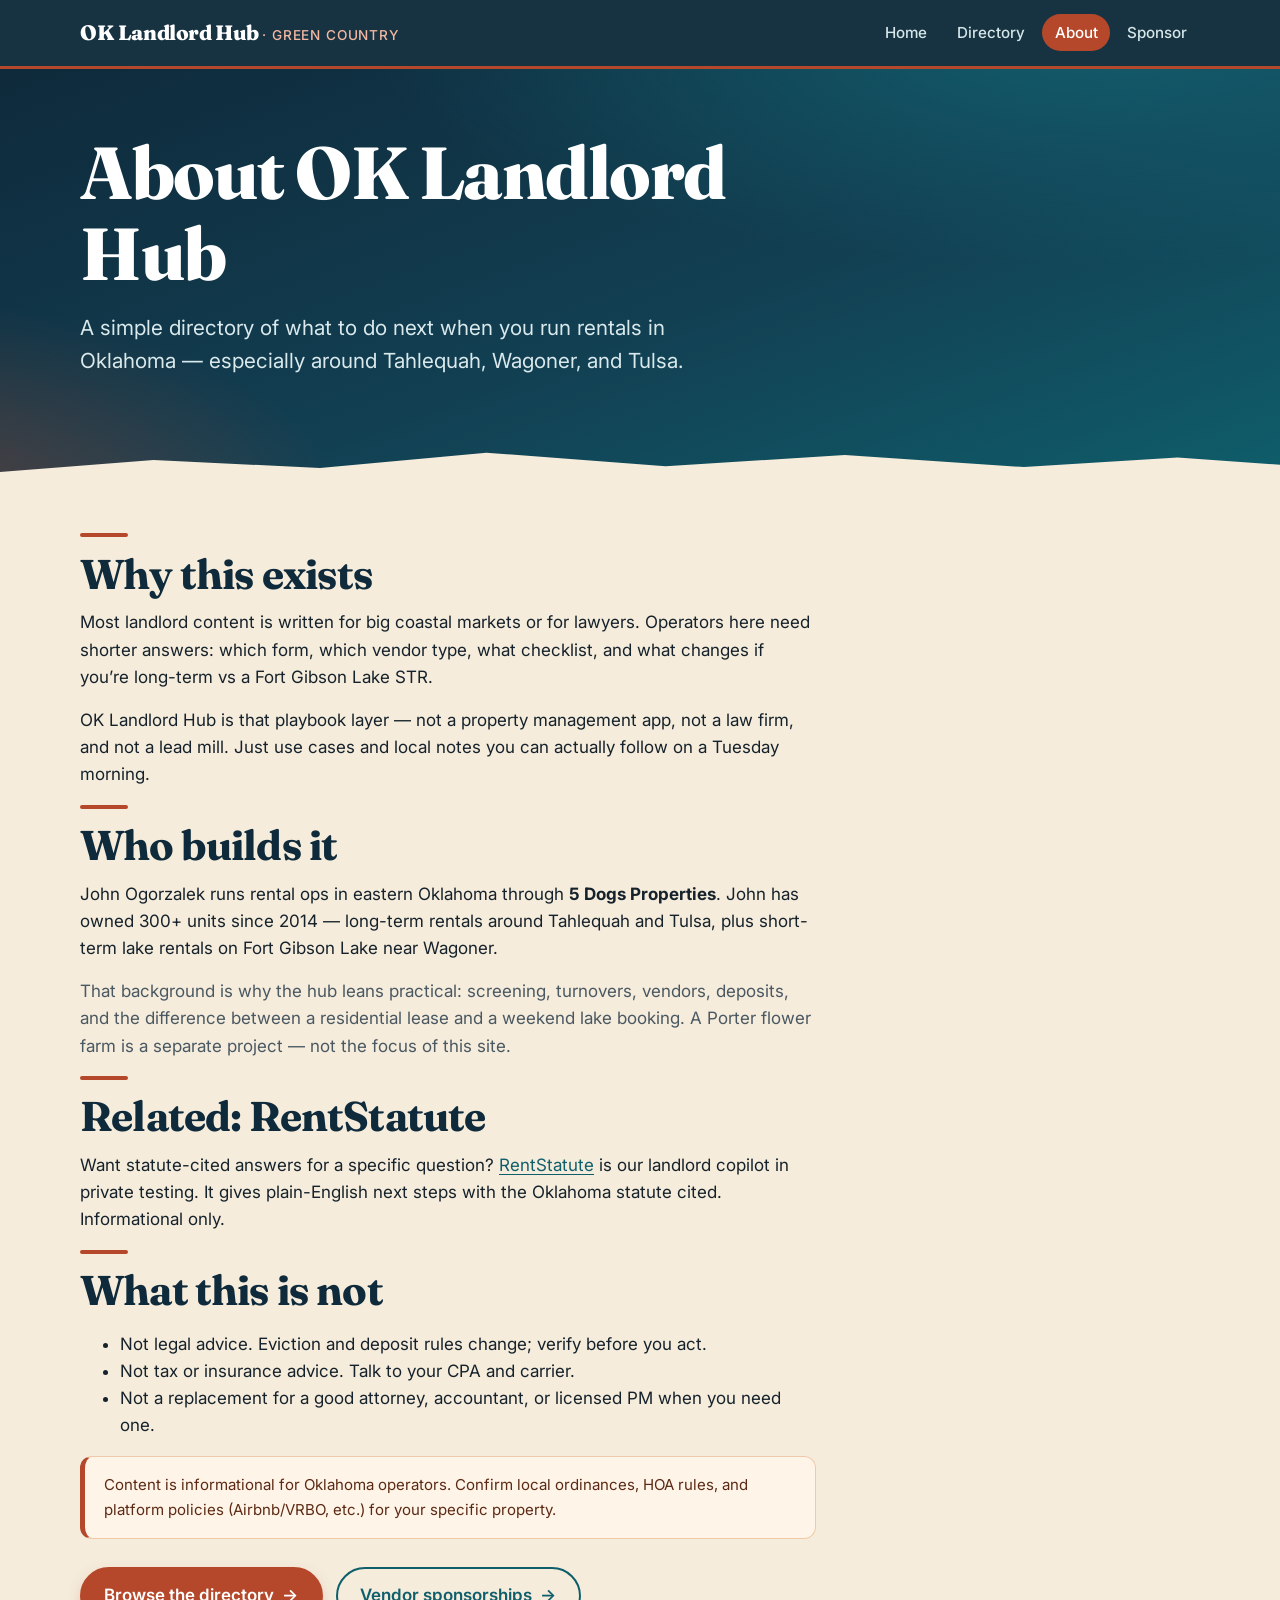
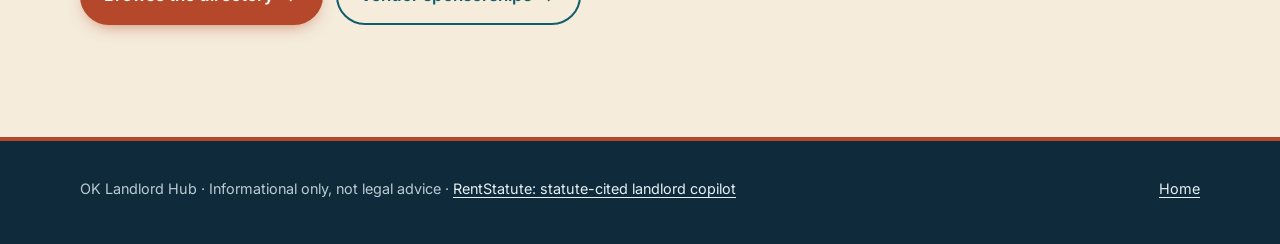
==== about.html @ 91b1d8b6 "OK Landlord Hub redesign preview (noindex)" ====
<!DOCTYPE html>
<html lang="en">
<head>
  <meta charset="utf-8">
  <meta name="robots" content="noindex,nofollow">
  <meta name="viewport" content="width=device-width, initial-scale=1">
  <title>About — OK Landlord Hub</title>
  <meta name="description" content="Why OK Landlord Hub exists: practical playbooks from an Oklahoma rental operator for small landlords and Fort Gibson Lake STR hosts.">
  <link rel="preconnect" href="https://fonts.googleapis.com">
  <link rel="preconnect" href="https://fonts.gstatic.com" crossorigin>
  <link rel="stylesheet" href="https://fonts.googleapis.com/css2?family=Fraunces:opsz,wght@9..144,600;9..144,700;9..144,800&family=Inter:wght@400;500;600&display=swap">
  <link rel="stylesheet" href="styles.css">
  <script src="reveal.js"></script>
  <link rel="canonical" href="https://5dogsproperties.github.io/ok-landlord-hub/about.html">
  <meta property="og:type" content="website">
  <meta property="og:site_name" content="OK Landlord Hub">
  <meta property="og:title" content="About — OK Landlord Hub">
  <meta property="og:description" content="Why OK Landlord Hub exists: practical playbooks from an Oklahoma rental operator for small landlords and Fort Gibson Lake STR hosts.">
  <meta property="og:url" content="https://5dogsproperties.github.io/ok-landlord-hub/about.html">
  <meta name="twitter:card" content="summary">
  <script type="application/ld+json">{"@context": "https://schema.org", "@type": "WebPage", "name": "About \u2014 OK Landlord Hub", "description": "Why OK Landlord Hub exists: practical playbooks from an Oklahoma rental operator for small landlords and Fort Gibson Lake STR hosts.", "url": "https://5dogsproperties.github.io/ok-landlord-hub/about.html", "isPartOf": {"@type": "WebSite", "name": "OK Landlord Hub", "url": "https://5dogsproperties.github.io/ok-landlord-hub/"}, "publisher": {"@type": "Organization", "name": "5 Dogs Properties", "email": "5dogsproperties@gmail.com", "url": "https://5dogsproperties.github.io/ok-landlord-hub/"}}</script>
</head>
<body>
  <header class="site-header">
    <div class="wrap">
      <a class="logo" href="index.html">OK Landlord Hub <span>· Green Country</span></a>
      <nav aria-label="Main">
        <ul class="nav">
          <li><a href="index.html">Home</a></li>
          <li><a href="directory.html">Directory</a></li>
          <li><a href="about.html" aria-current="page">About</a></li>
          <li><a href="sponsorship.html">Sponsor</a></li>
        </ul>
      </nav>
    </div>
  </header>

  <main>
    <section class="hero">
      <div class="wrap">
        <h1>About OK Landlord Hub</h1>
        <p class="lede">
          A simple directory of what to do next when you run rentals in Oklahoma —
          especially around Tahlequah, Wagoner, and Tulsa.
        </p>
      </div>
    </section>

    <section class="section">
      <div class="wrap">
        <h2>Why this exists</h2>
        <p>
          Most landlord content is written for big coastal markets or for lawyers.
          Operators here need shorter answers: which form, which vendor type, what
          checklist, and what changes if you’re long-term vs a Fort Gibson Lake STR.
        </p>
        <p>
          OK Landlord Hub is that playbook layer — not a property management app,
          not a law firm, and not a lead mill. Just use cases and local notes you
          can actually follow on a Tuesday morning.
        </p>

        <h2>Who builds it</h2>
        <p>
          John Ogorzalek runs rental ops in eastern Oklahoma through
          <strong>5 Dogs Properties</strong>. John has owned 300+ units since 2014 —
          long-term rentals around Tahlequah and Tulsa, plus short-term lake rentals
          on Fort Gibson Lake near Wagoner.
        </p>
        <p class="muted">
          That background is why the hub leans practical: screening, turnovers,
          vendors, deposits, and the difference between a residential lease and a
          weekend lake booking. A Porter flower farm is a separate project — not
          the focus of this site.
        </p>

        <h2>Related: RentStatute</h2>
        <p>Want statute-cited answers for a specific question? <a href="https://rentstatute.com/">RentStatute</a> is our landlord copilot in private testing. It gives plain-English next steps with the Oklahoma statute cited. Informational only.</p>

        <h2>What this is not</h2>
        <ul>
          <li>Not legal advice. Eviction and deposit rules change; verify before you act.</li>
          <li>Not tax or insurance advice. Talk to your CPA and carrier.</li>
          <li>Not a replacement for a good attorney, accountant, or licensed PM when you need one.</li>
        </ul>

        <p class="notice" role="note">
          Content is informational for Oklahoma operators. Confirm local ordinances,
          HOA rules, and platform policies (Airbnb/VRBO, etc.) for your specific property.
        </p>

        <p style="margin-top:1.75rem">
          <a class="btn" href="directory.html">Browse the directory</a>
          <a class="btn btn-outline" href="sponsorship.html" style="margin-left:0.5rem">Vendor sponsorships</a>
        </p>
      </div>
    </section>
  </main>

  <footer class="site-footer">
    <div class="wrap">
      <span>OK Landlord Hub · Informational only, not legal advice · <a href="https://rentstatute.com/">RentStatute: statute-cited landlord copilot</a></span>
      <span><a href="index.html">Home</a></span>
    </div>
  </footer>
</body>
</html>
---- styles.css ----
/* OK Landlord Hub — redesign: lake teal/navy, red-dirt terracotta, warm sand */
:root{
  --navy:#0e2a3b; --teal:#0f5e6b; --teal-2:#137a86; --lake:#d9ecee;
  --clay:#b5482a; --clay-dark:#8f3519; --sand:#f5ecdc; --sand-2:#ead9bb;
  --ink:#16222b; --muted:#4a5862; --card:#fffdf9; --border:#e4d7c0;
  --radius:16px; --max:1120px;
  --display:"Fraunces", Georgia, "Times New Roman", serif;
  --sans:"Inter", system-ui, -apple-system, "Segoe UI", Roboto, Arial, sans-serif;
  --shadow:0 1px 2px rgba(14,42,59,.06),0 8px 24px -12px rgba(14,42,59,.25);
}
*,*::before,*::after{box-sizing:border-box}
html{scroll-behavior:smooth}
body{margin:0;font-family:var(--sans);font-size:1.0625rem;line-height:1.6;color:var(--ink);background:var(--sand);-webkit-font-smoothing:antialiased}
a{color:var(--teal);text-underline-offset:3px;transition:color .2s}
a:hover{color:var(--clay)}
a:focus-visible,summary:focus-visible,.btn:focus-visible{outline:3px solid var(--clay);outline-offset:3px;border-radius:6px}
img{max-width:100%;height:auto}
.wrap{width:min(100% - 2.5rem,var(--max));margin-inline:auto}
h1,h2,h3{font-family:var(--display);letter-spacing:-.02em;line-height:1.1;color:var(--navy)}
.site-header{background:rgba(14,42,59,.96);backdrop-filter:saturate(1.4) blur(8px);color:#fff;padding:.9rem 0;position:sticky;top:0;z-index:20;border-bottom:3px solid var(--clay)}
.site-header .wrap{display:flex;flex-wrap:wrap;align-items:center;justify-content:space-between;gap:.6rem 1.25rem}
.logo{color:#fff;text-decoration:none;font-family:var(--display);font-weight:800;font-size:1.3rem;letter-spacing:-.02em}
.logo span{font-family:var(--sans);font-weight:500;font-size:.85rem;color:#f2b8a3;letter-spacing:.06em;text-transform:uppercase}
.logo:hover{color:#fff}
.nav{display:flex;flex-wrap:wrap;gap:.25rem;list-style:none;margin:0;padding:0}
.nav a{display:block;color:#d6e7ea;text-decoration:none;font-size:.95rem;font-weight:500;padding:.4rem .8rem;border-radius:999px;transition:background .2s,color .2s}
.nav a:hover{background:rgba(255,255,255,.1);color:#fff}
.nav a[aria-current="page"]{background:var(--clay);color:#fff}
.hero{position:relative;overflow:hidden;color:#fff;padding:4rem 0 5rem;
  background:
    radial-gradient(1200px 400px at 85% -10%,rgba(19,122,134,.55),transparent 60%),
    radial-gradient(800px 380px at -10% 110%,rgba(181,72,42,.45),transparent 60%),
    linear-gradient(160deg,var(--navy) 0%,#123f52 55%,var(--teal) 100%)}
.hero::after{content:"";position:absolute;left:0;right:0;bottom:-1px;height:48px;background:var(--sand);
  clip-path:polygon(0 70%,12% 45%,25% 62%,38% 30%,52% 58%,66% 35%,80% 60%,92% 40%,100% 55%,100% 100%,0 100%)}
.hero .wrap{position:relative;z-index:1}
.hero h1{color:#fff;margin:0 0 1rem;font-size:clamp(2.4rem,7vw,4.6rem);font-weight:800;max-width:16ch}
.hero .lede{font-size:clamp(1.08rem,2.2vw,1.3rem);color:#d9e9ec;margin:0 0 1.75rem;max-width:40rem}
.hero a:not(.btn){color:#ffd2c2}
.who{display:flex;flex-wrap:wrap;gap:.5rem;margin:0 0 2rem;padding:0;list-style:none}
.who li{background:rgba(255,255,255,.1);border:1px solid rgba(255,255,255,.25);color:#fff;font-size:.88rem;font-weight:500;padding:.4rem .9rem;border-radius:999px}
.btn{display:inline-flex;align-items:center;gap:.5rem;background:var(--clay);color:#fff!important;text-decoration:none;font-weight:600;padding:.85rem 1.4rem;border-radius:999px;border:2px solid var(--clay);cursor:pointer;transition:transform .2s,background .2s;box-shadow:0 6px 18px -8px rgba(181,72,42,.8)}
.btn::after{content:"→";transition:transform .2s}
.btn:hover{background:var(--clay-dark);border-color:var(--clay-dark);transform:translateY(-2px)}
.btn:hover::after{transform:translateX(3px)}
.btn-outline{background:transparent;color:var(--teal)!important;border-color:var(--teal);box-shadow:none}
.btn-outline:hover{background:var(--teal);border-color:var(--teal);color:#fff!important}
.hero .btn-outline{color:#fff!important;border-color:rgba(255,255,255,.7)}
.hero .btn-outline:hover{background:#fff;color:var(--navy)!important}
.btn-row{display:flex;flex-wrap:wrap;gap:.75rem}
.section{padding:3rem 0}
.section+.section{padding-top:1rem}
.section h2{margin:0 0 .75rem;font-size:clamp(1.8rem,4vw,2.6rem);font-weight:700}
.section h2::before{content:"";display:block;width:48px;height:4px;border-radius:4px;background:var(--clay);margin-bottom:.9rem}
.section p{margin:0 0 1rem}
.section h3{font-size:1.3rem}
.muted{color:var(--muted)}
.section>.wrap>p,.section>.wrap>ul{max-width:46rem}
.card-grid{display:grid;gap:1rem;margin:1.75rem 0}
@media(min-width:620px){.card-grid{grid-template-columns:1fr 1fr}}
@media(min-width:1000px){.card-grid{grid-template-columns:repeat(4,1fr)}}
.card{background:var(--card);border:1px solid var(--border);border-top:4px solid var(--teal);border-radius:var(--radius);padding:1.4rem 1.3rem 1.5rem;box-shadow:var(--shadow);transition:transform .25s,box-shadow .25s}
.card:nth-child(2n){border-top-color:var(--clay)}
.card:hover{transform:translateY(-4px);box-shadow:0 2px 4px rgba(14,42,59,.08),0 18px 36px -16px rgba(14,42,59,.35)}
.card h3{margin:0 0 .5rem;font-size:1.25rem}
.card h3 a{color:var(--navy);text-decoration:none}
.card h3 a:hover{color:var(--clay)}
.card p{margin:0;font-size:.96rem;color:var(--muted)}
details.usecase{background:var(--card);border:1px solid var(--border);border-left:5px solid var(--teal);border-radius:var(--radius);margin-bottom:1rem;box-shadow:var(--shadow);transition:box-shadow .25s,transform .25s}
details.usecase:nth-of-type(2n){border-left-color:var(--clay)}
details.usecase:hover{transform:translateY(-2px)}
details.usecase[open]{box-shadow:0 2px 4px rgba(14,42,59,.08),0 18px 40px -18px rgba(14,42,59,.4)}
details.usecase summary{cursor:pointer;padding:1.2rem 1.4rem;font-family:var(--display);font-weight:700;font-size:1.25rem;color:var(--navy);list-style:none;display:flex;justify-content:space-between;align-items:center;gap:1rem}
details.usecase summary::-webkit-details-marker{display:none}
details.usecase summary::after{content:"+";font-family:var(--sans);font-weight:500;font-size:1.3rem;color:#fff;background:var(--teal);width:2rem;height:2rem;border-radius:50%;display:grid;place-items:center;flex-shrink:0;transition:transform .3s,background .3s}
details.usecase[open] summary::after{transform:rotate(45deg);background:var(--clay)}
.usecase-body{padding:0 1.4rem 1.5rem;border-top:1px dashed var(--border)}
.usecase-body>p{margin:1rem 0 .75rem;color:var(--muted)}
.usecase-body h4{margin:1.25rem 0 .4rem;font-size:.78rem;text-transform:uppercase;letter-spacing:.1em;color:var(--clay-dark)}
.usecase-body ul{margin:.25rem 0 0;padding-left:1.2rem;font-size:.97rem}
.usecase-body li{margin-bottom:.3rem}
.usecase-body li::marker{color:var(--teal)}
.local-notes{background:var(--lake);border-radius:12px;padding:1rem 1.15rem;margin-top:1.25rem;font-size:.94rem;color:var(--navy)}
.local-notes strong{display:block;margin-bottom:.35rem;font-family:var(--display)}
.notice{background:#fff4e8;border:1px solid #f0c9a8;border-left:5px solid var(--clay);color:#5c2a14;padding:1rem 1.2rem;border-radius:12px;font-size:.94rem;margin:1.75rem 0}
.sponsor-list{margin:1rem 0;padding-left:1.2rem}
.sponsor-list li{margin-bottom:.5rem}
.sponsor-list li::marker{color:var(--clay)}
.contact-box{background:var(--navy);color:#e4eff1;border-radius:var(--radius);padding:1.75rem;margin-top:2rem;box-shadow:var(--shadow)}
.contact-box h2,.contact-box h3{color:#fff}
.contact-box a{color:#ffc7b3}
.contact-box code{background:rgba(255,255,255,.12);color:#fff;padding:.15rem .45rem;border-radius:6px;font-size:.92rem}
.site-footer{margin-top:3rem;padding:2.25rem 0 2.75rem;background:var(--navy);color:#b9cdd3;font-size:.9rem;border-top:4px solid var(--clay)}
.site-footer a{color:#e6f1f3}
.site-footer a:hover{color:#ffc7b3}
.site-footer .wrap{display:flex;flex-wrap:wrap;gap:.75rem 1.5rem;justify-content:space-between}
.js .reveal{opacity:0;transform:translateY(18px);transition:opacity .7s ease,transform .7s ease}
.js .reveal.in{opacity:1;transform:none}
.hero h1,.hero .lede,.hero .who,.hero .btn-row{animation:rise .8s ease both}
.hero .lede{animation-delay:.1s}.hero .who{animation-delay:.2s}.hero .btn-row{animation-delay:.3s}
@keyframes rise{from{opacity:0;transform:translateY(16px)}to{opacity:1;transform:none}}
@media(prefers-reduced-motion:reduce){*,*::before,*::after{animation:none!important;transition:none!important;scroll-behavior:auto!important}.js .reveal{opacity:1;transform:none}}
.contact-box .muted{color:#c9dade}.contact-box h2::before{display:none}
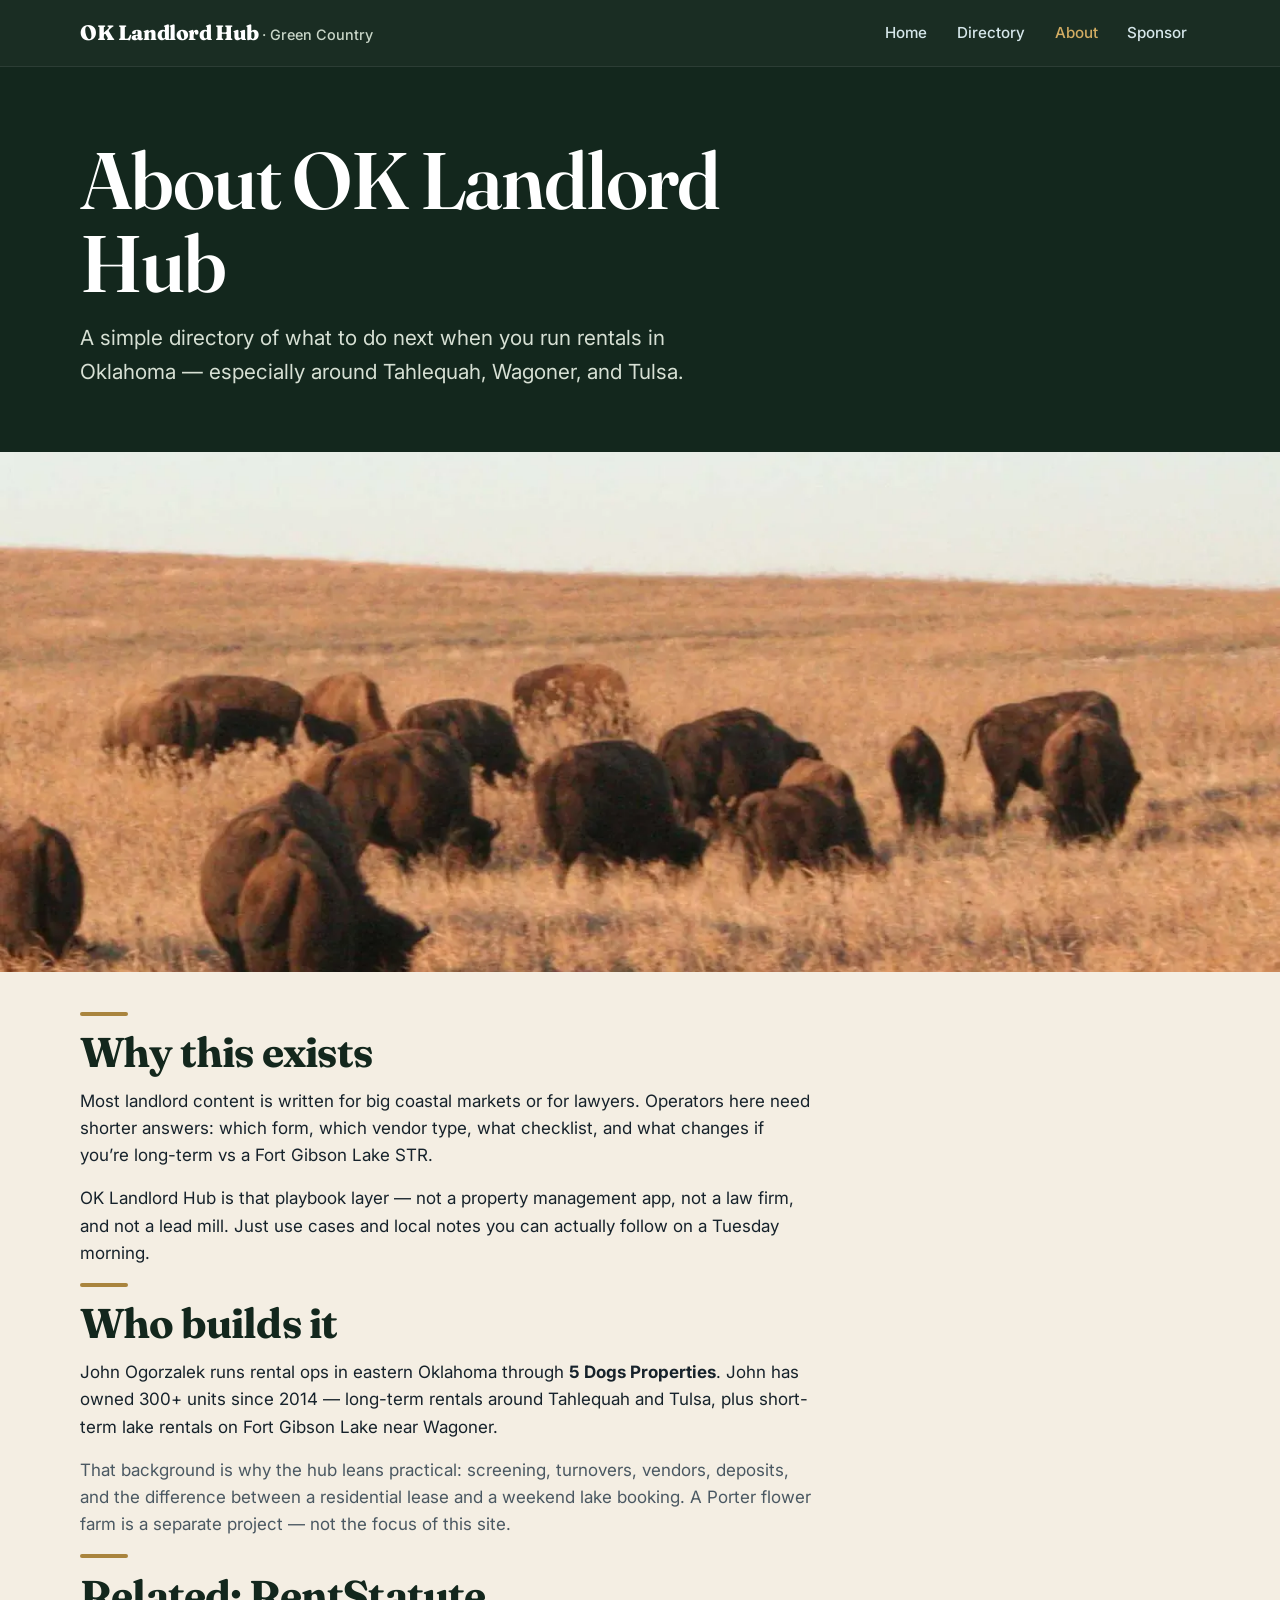
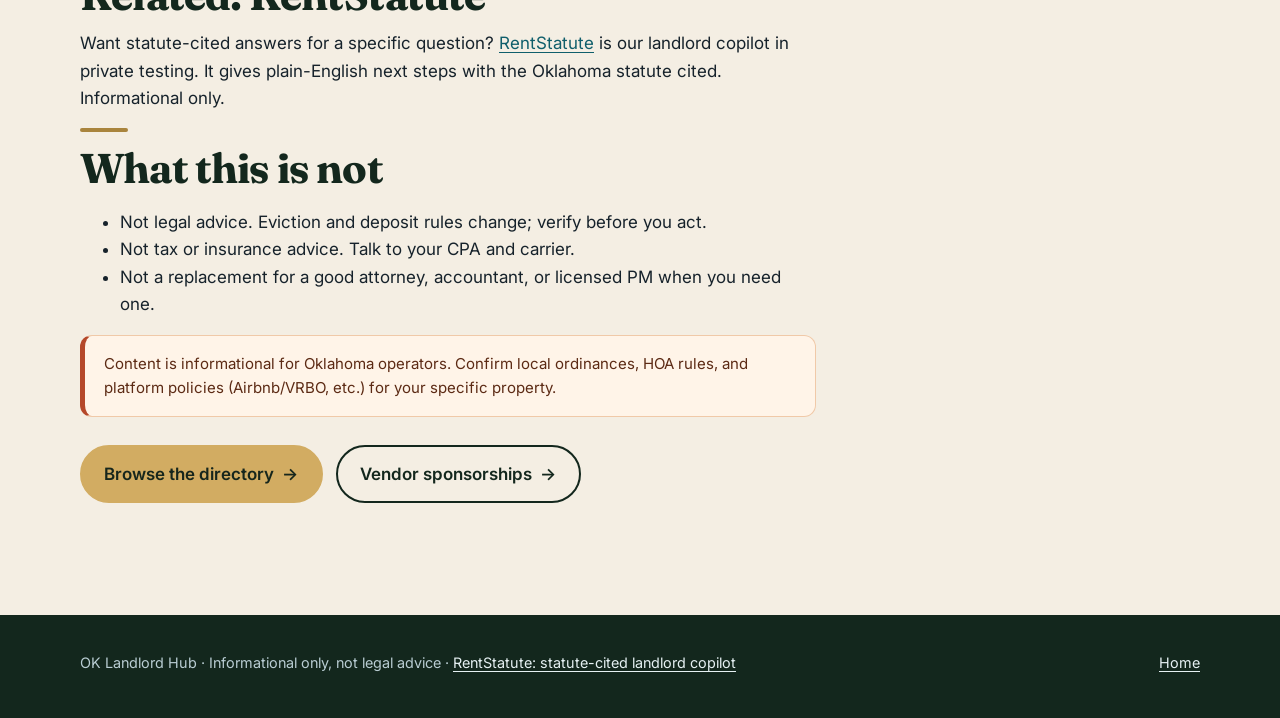
==== commit 3c9aebfa: "Hybrid redesign: Green Country hero, PD lake/prairie photos, sand card grid" ====
--- a/about.html
+++ b/about.html
@@ -45,6 +45,8 @@
         </p>
       </div>
     </section>
+
+    <figure class="photo-band" aria-hidden="true"><img src="img/tallgrass-prairie-bison-osage.webp" alt="" fetchpriority="high" decoding="async"></figure>
 
     <section class="section">
       <div class="wrap">
--- a/styles.css
+++ b/styles.css
@@ -101,3 +101,52 @@
 @keyframes rise{from{opacity:0;transform:translateY(16px)}to{opacity:1;transform:none}}
 @media(prefers-reduced-motion:reduce){*,*::before,*::after{animation:none!important;transition:none!important;scroll-behavior:auto!important}.js .reveal{opacity:1;transform:none}}
 .contact-box .muted{color:#c9dade}.contact-box h2::before{display:none}
+.hero .muted{color:#d3e4e7;max-width:44rem}.hero .notice{max-width:44rem}.hero p:last-child{margin-bottom:0}
+
+/* ===== Hybrid (Oct 21): Green Country hero, real photos, sand card grid ===== */
+:root{--forest:#13271d;--forest-2:#1c3a2b;--gold:#d2ac62;--gold-dark:#a9843d;--sand:#f4eee3;--card:#faf6ee;--border:#e6dccb;--navy:#13271d}
+body{background:var(--sand)}
+.site-header{background:rgba(19,39,29,.97);border-bottom:1px solid rgba(255,255,255,.08)}
+.logo span{color:#c9d6c8;text-transform:none;letter-spacing:0;font-size:.9rem}
+.nav a[aria-current="page"]{background:transparent;color:var(--gold)}
+.nav a:hover{color:var(--gold);background:transparent}
+.hero{background:var(--forest);padding:4.5rem 0 4rem}
+.hero::after{display:none}
+.hero h1{font-weight:600;font-size:clamp(2.6rem,7.5vw,5rem);max-width:15ch;line-height:1.04}
+.hero h1 em{color:var(--gold);font-style:italic;font-weight:500}
+.hero .lede,.hero .muted{color:#d7e0d4}
+.who li{background:transparent;border-color:rgba(215,224,212,.45)}
+.hero a:not(.btn){color:var(--gold)}
+.btn{background:var(--gold);border-color:var(--gold);color:#16261c!important;box-shadow:none}
+.btn:hover{background:#e0bd78;border-color:#e0bd78}
+.btn-outline{background:transparent;color:var(--forest)!important;border-color:var(--forest)}
+.btn-outline:hover{background:var(--forest);color:#fff!important}
+.hero .btn-outline{color:#fff!important;border-color:rgba(255,255,255,.75)}
+.section h2::before{background:var(--gold-dark)}
+.photo-band{margin:0;height:clamp(220px,42vw,520px);overflow:hidden;background:var(--forest)}
+.photo-band img{width:100%;height:100%;object-fit:cover;display:block}
+.photo-band--inset{width:min(100% - 2.5rem,var(--max));margin:2.5rem auto 0;border-radius:20px;height:clamp(180px,30vw,340px)}
+.card-grid{gap:1.1rem}
+@media(min-width:1000px){.card-grid{grid-template-columns:1fr 1fr}}
+.card{background:var(--card);border:1px solid var(--border);border-top:1px solid var(--border);border-radius:20px;padding:1.75rem 1.6rem 1.9rem;box-shadow:none}
+.card:nth-child(2n){border-top-color:var(--border)}
+.card:hover{box-shadow:0 14px 30px -18px rgba(19,39,29,.35)}
+.card::before{content:"";display:block;width:44px;height:44px;border-radius:50%;margin-bottom:1.1rem;background:#e3e8dc center/22px no-repeat url("data:image/svg+xml,%3Csvg xmlns='http://www.w3.org/2000/svg' viewBox='0 0 24 24' fill='none' stroke='%231c3a2b' stroke-width='1.8' stroke-linecap='round' stroke-linejoin='round'%3E%3Cpath d='M2 4h7a3 3 0 0 1 3 3v13a2 2 0 0 0-2-2H2zM22 4h-7a3 3 0 0 0-3 3v13a2 2 0 0 1 2-2h8z'/%3E%3C/svg%3E")}
+.card:nth-child(2)::before{background-image:url("data:image/svg+xml,%3Csvg xmlns='http://www.w3.org/2000/svg' viewBox='0 0 24 24' fill='none' stroke='%231c3a2b' stroke-width='1.8' stroke-linecap='round' stroke-linejoin='round'%3E%3Cpath d='M12 21s7-6.2 7-12a7 7 0 0 0-14 0c0 5.8 7 12 7 12z'/%3E%3Ccircle cx='12' cy='9' r='2.5'/%3E%3C/svg%3E")}
+.card:nth-child(3)::before{background-image:url("data:image/svg+xml,%3Csvg xmlns='http://www.w3.org/2000/svg' viewBox='0 0 24 24' fill='none' stroke='%231c3a2b' stroke-width='1.8' stroke-linecap='round'%3E%3Cpath d='M3 8c3-2 6 2 9 0s6 2 9 0M3 13c3-2 6 2 9 0s6 2 9 0M3 18c3-2 6 2 9 0s6 2 9 0'/%3E%3C/svg%3E")}
+.card:nth-child(4)::before{background-image:url("data:image/svg+xml,%3Csvg xmlns='http://www.w3.org/2000/svg' viewBox='0 0 24 24' fill='none' stroke='%231c3a2b' stroke-width='1.8' stroke-linecap='round' stroke-linejoin='round'%3E%3Cpath d='M14.7 6.3a4 4 0 0 0-5.4 5.4L3 18v3h3l6.3-6.3a4 4 0 0 0 5.4-5.4l-2.5 2.5-2.4-.6-.6-2.4z'/%3E%3C/svg%3E")}
+.card h3{font-size:clamp(1.35rem,2.4vw,1.75rem);font-weight:600;margin-bottom:.7rem}
+.card p{font-size:1rem;line-height:1.65}
+details.usecase{border:1px solid var(--border);border-radius:20px;box-shadow:none;background:var(--card)}
+details.usecase:nth-of-type(2n){border-left-color:var(--border)}
+details.usecase summary{font-weight:600;font-size:1.3rem;color:var(--forest)}
+details.usecase summary::after{background:#e3e8dc;color:var(--forest)}
+details.usecase[open] summary::after{background:var(--gold);color:var(--forest)}
+@media(min-width:900px){.section .wrap:has(> details.usecase){display:grid;grid-template-columns:1fr 1fr;gap:1rem;align-items:start}.section .wrap:has(> details.usecase)>:not(details){grid-column:1/-1}details.usecase{margin:0}details.usecase[open]{grid-column:1/-1}}
+.usecase-body h4{color:var(--gold-dark)}
+.local-notes{background:#e7ede1;color:var(--forest)}
+.site-footer{background:var(--forest);border-top:0}
+.site-footer a:hover,.contact-box a{color:var(--gold)}
+.contact-box{background:var(--forest)}
+@media(prefers-reduced-motion:reduce){.card:hover,details.usecase:hover{transform:none}}
+.photo-band + .section{padding-top:2.5rem!important}.usecase-body h4{color:#7a5c1f}.section h2::before{background:#a9843d}
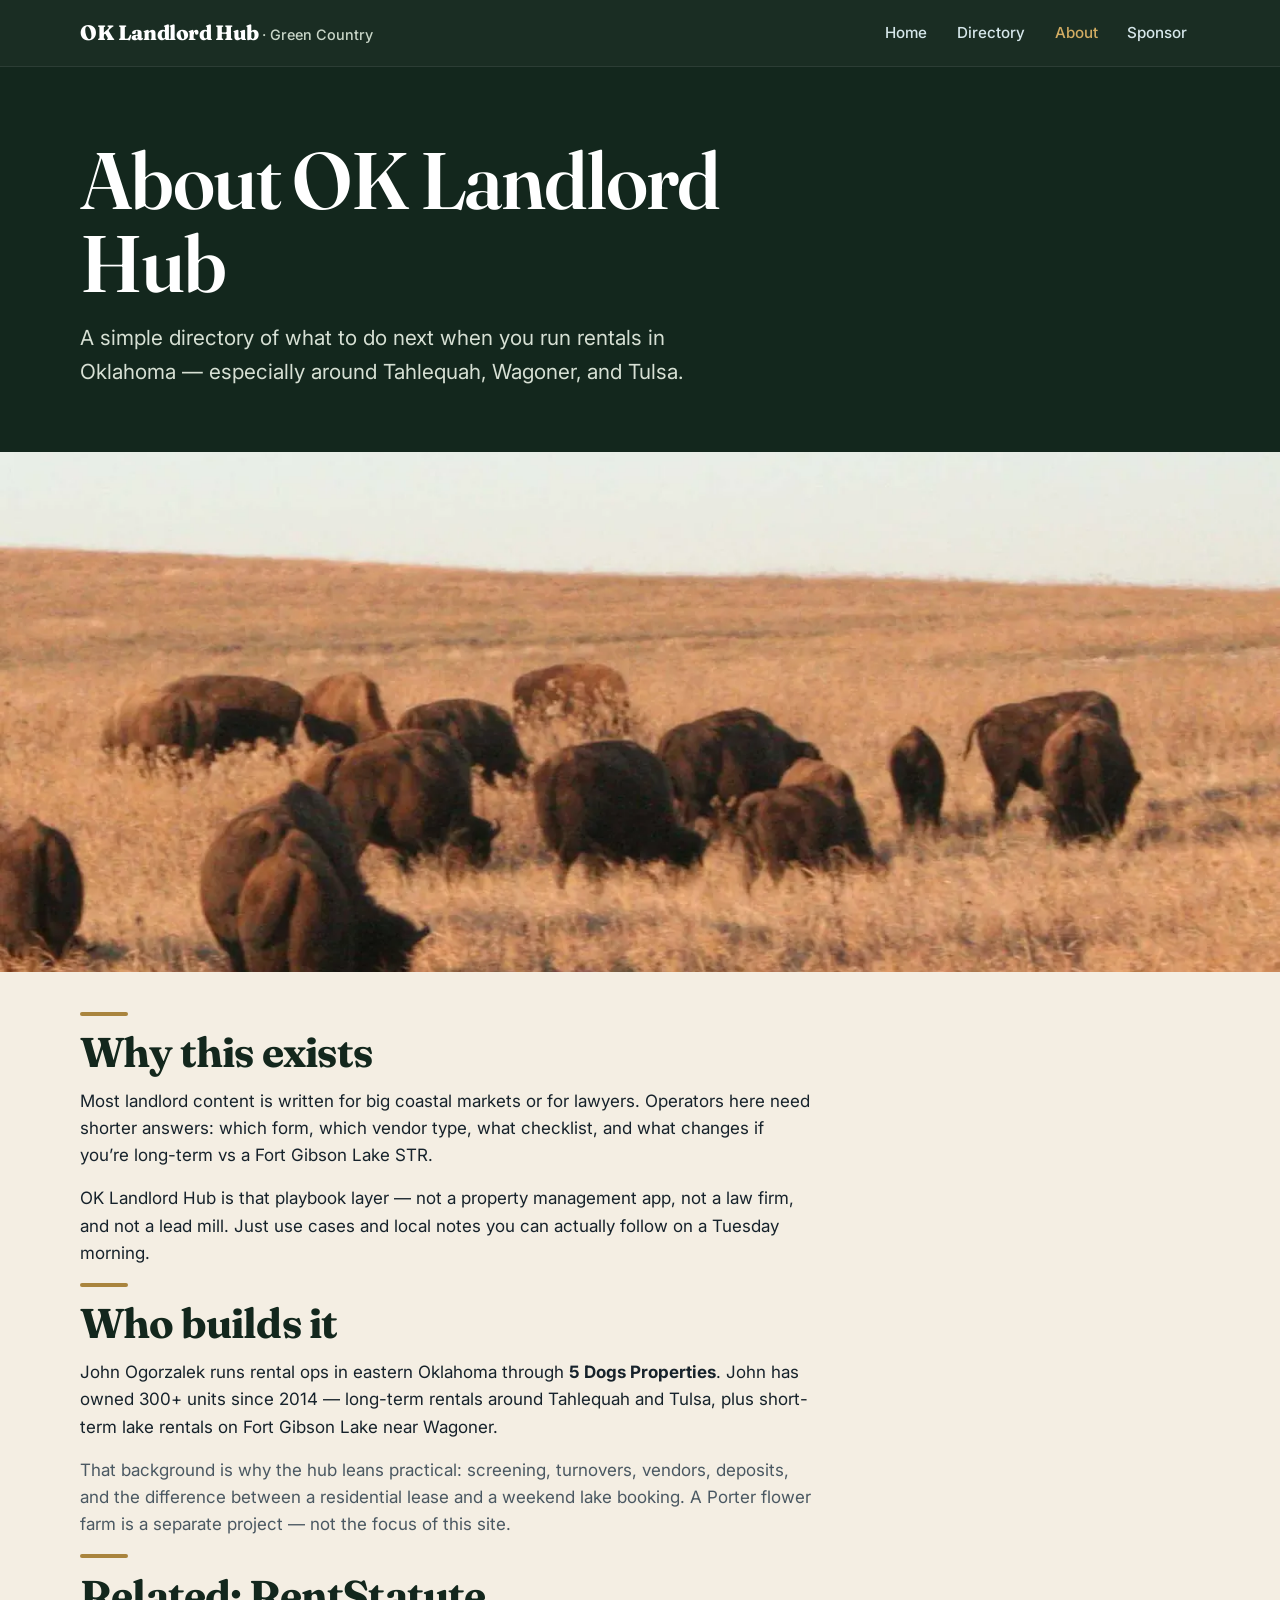
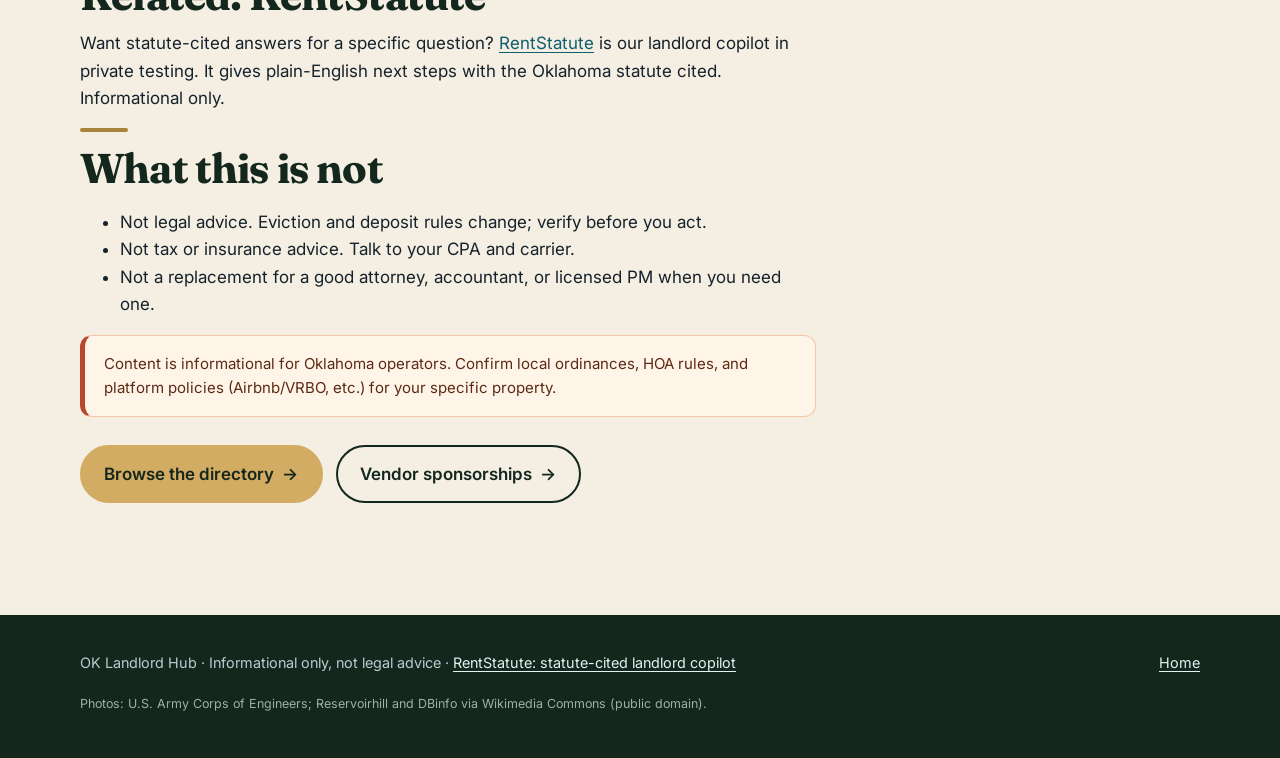
==== commit afdab158: "Footer photo courtesy credit" ====
--- a/about.html
+++ b/about.html
@@ -103,6 +103,7 @@
     <div class="wrap">
       <span>OK Landlord Hub · Informational only, not legal advice · <a href="https://rentstatute.com/">RentStatute: statute-cited landlord copilot</a></span>
       <span><a href="index.html">Home</a></span>
+      <p class="photo-credit">Photos: U.S. Army Corps of Engineers; Reservoirhill and DBinfo via Wikimedia Commons (public domain).</p>
     </div>
   </footer>
 </body>
--- a/styles.css
+++ b/styles.css
@@ -150,3 +150,4 @@
 .contact-box{background:var(--forest)}
 @media(prefers-reduced-motion:reduce){.card:hover,details.usecase:hover{transform:none}}
 .photo-band + .section{padding-top:2.5rem!important}.usecase-body h4{color:#7a5c1f}.section h2::before{background:#a9843d}
+.photo-credit{flex-basis:100%;margin:.5rem 0 0;font-size:.78rem;color:#9fb0a2}
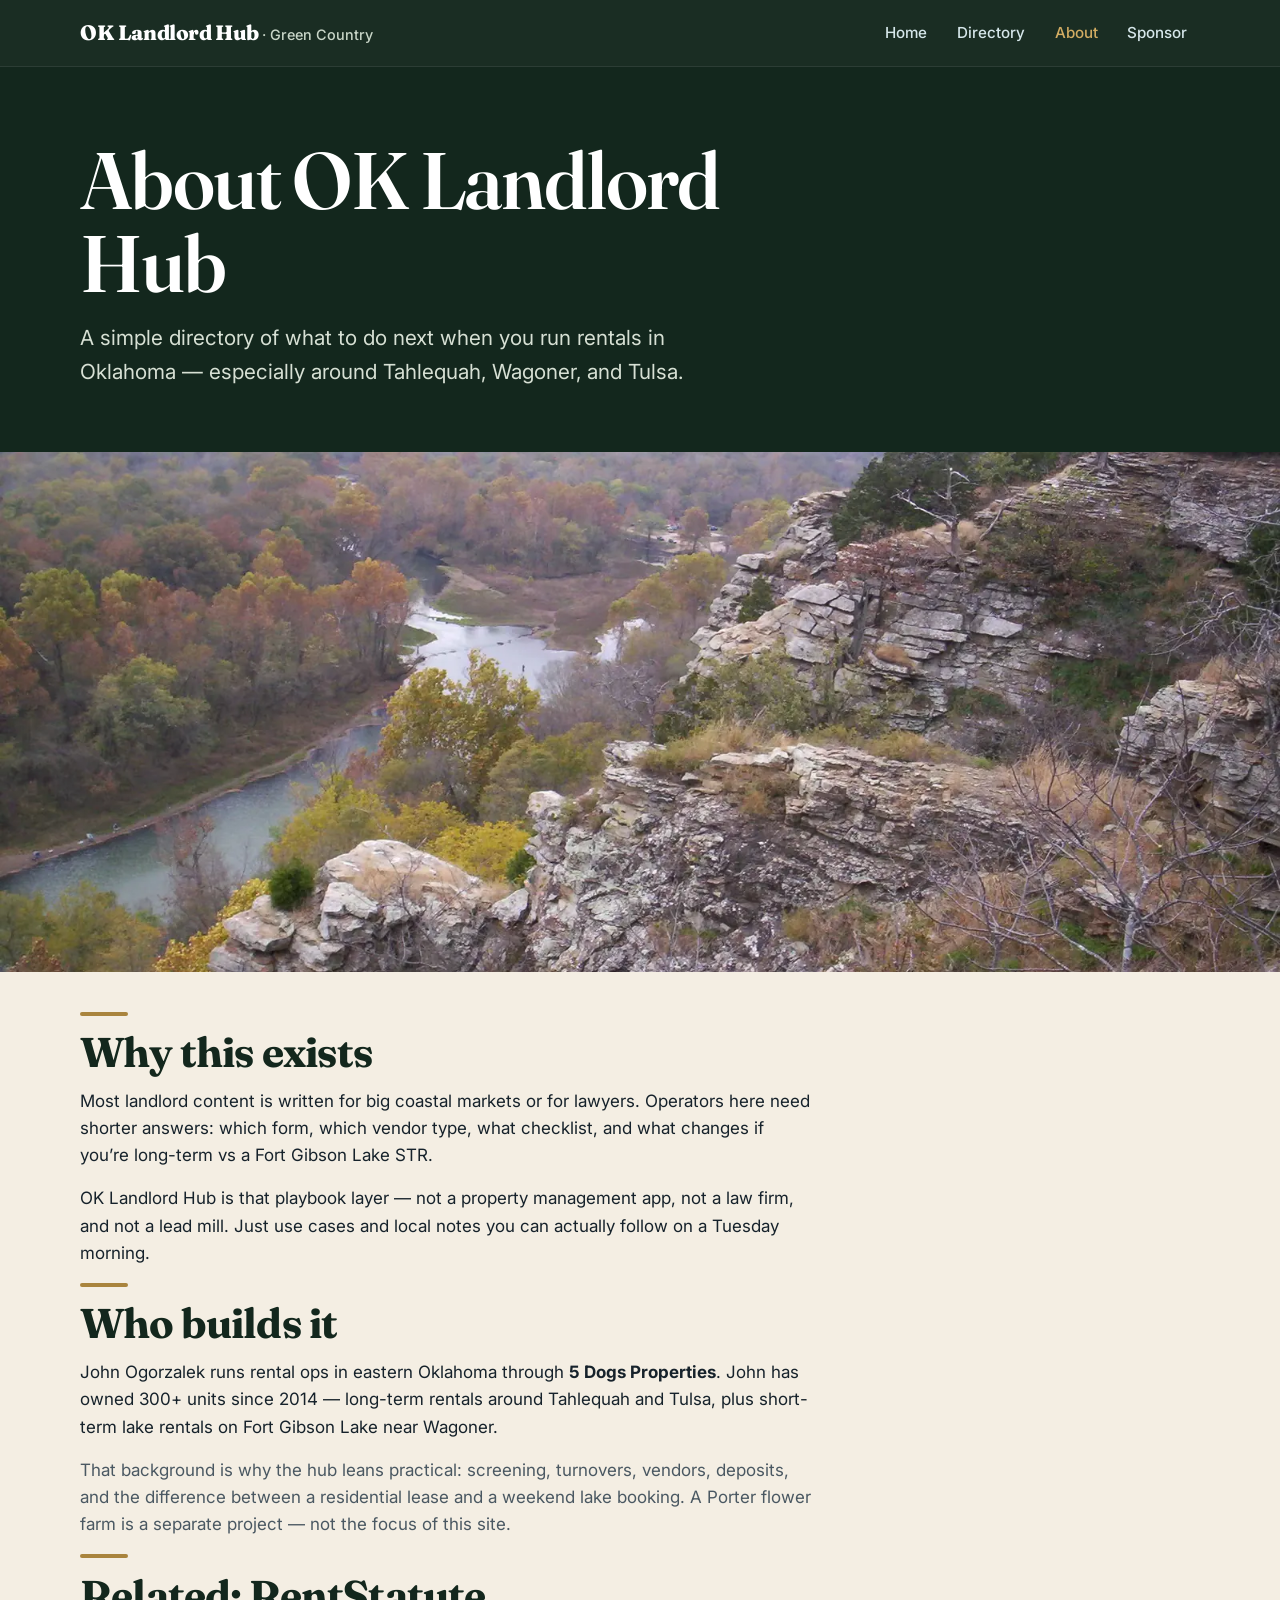
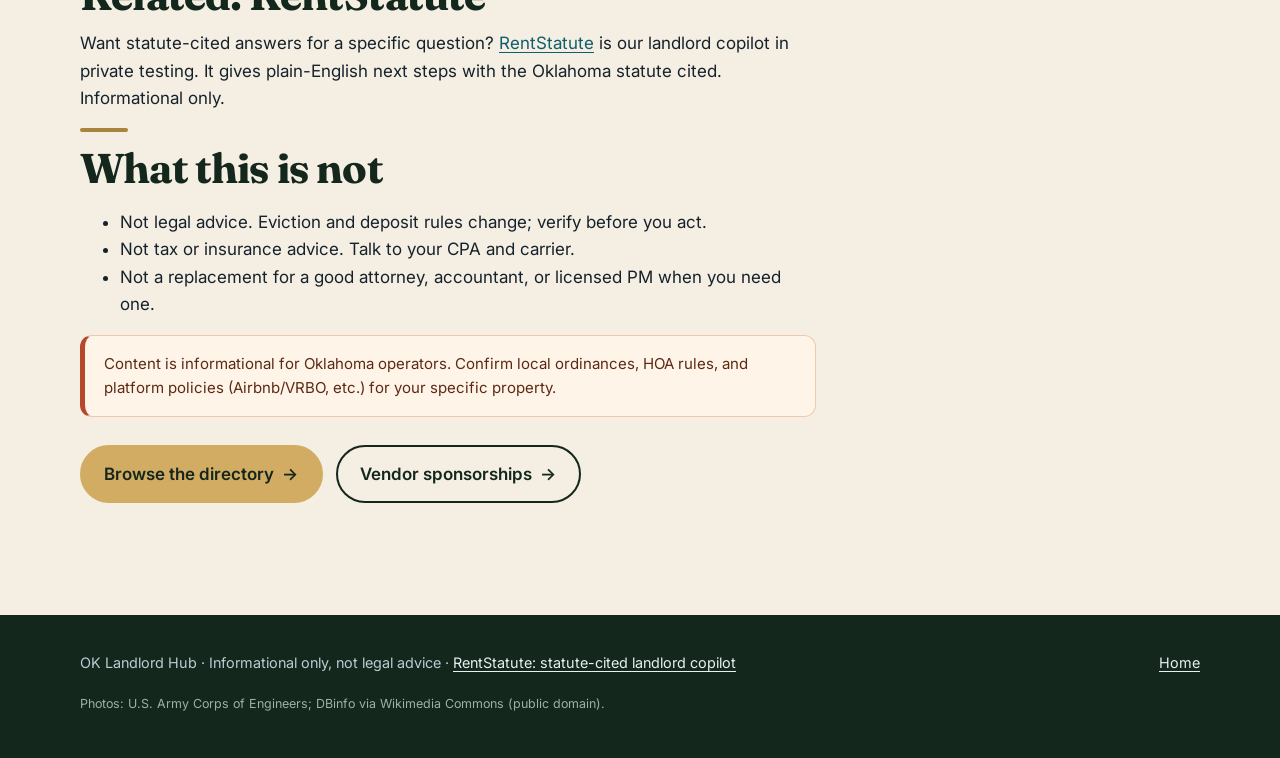
==== commit dffabd5f: "Replace bison photo with USACE Illinois River/Tenkiller photo; update credit" ====
--- a/about.html
+++ b/about.html
@@ -46,7 +46,7 @@
       </div>
     </section>
 
-    <figure class="photo-band" aria-hidden="true"><img src="img/tallgrass-prairie-bison-osage.webp" alt="" fetchpriority="high" decoding="async"></figure>
+    <figure class="photo-band" aria-hidden="true"><img src="img/illinois-river-tenkiller-bluffs.webp" alt="" fetchpriority="high" decoding="async"></figure>
 
     <section class="section">
       <div class="wrap">
@@ -103,7 +103,7 @@
     <div class="wrap">
       <span>OK Landlord Hub · Informational only, not legal advice · <a href="https://rentstatute.com/">RentStatute: statute-cited landlord copilot</a></span>
       <span><a href="index.html">Home</a></span>
-      <p class="photo-credit">Photos: U.S. Army Corps of Engineers; Reservoirhill and DBinfo via Wikimedia Commons (public domain).</p>
+      <p class="photo-credit">Photos: U.S. Army Corps of Engineers; DBinfo via Wikimedia Commons (public domain).</p>
     </div>
   </footer>
 </body>
